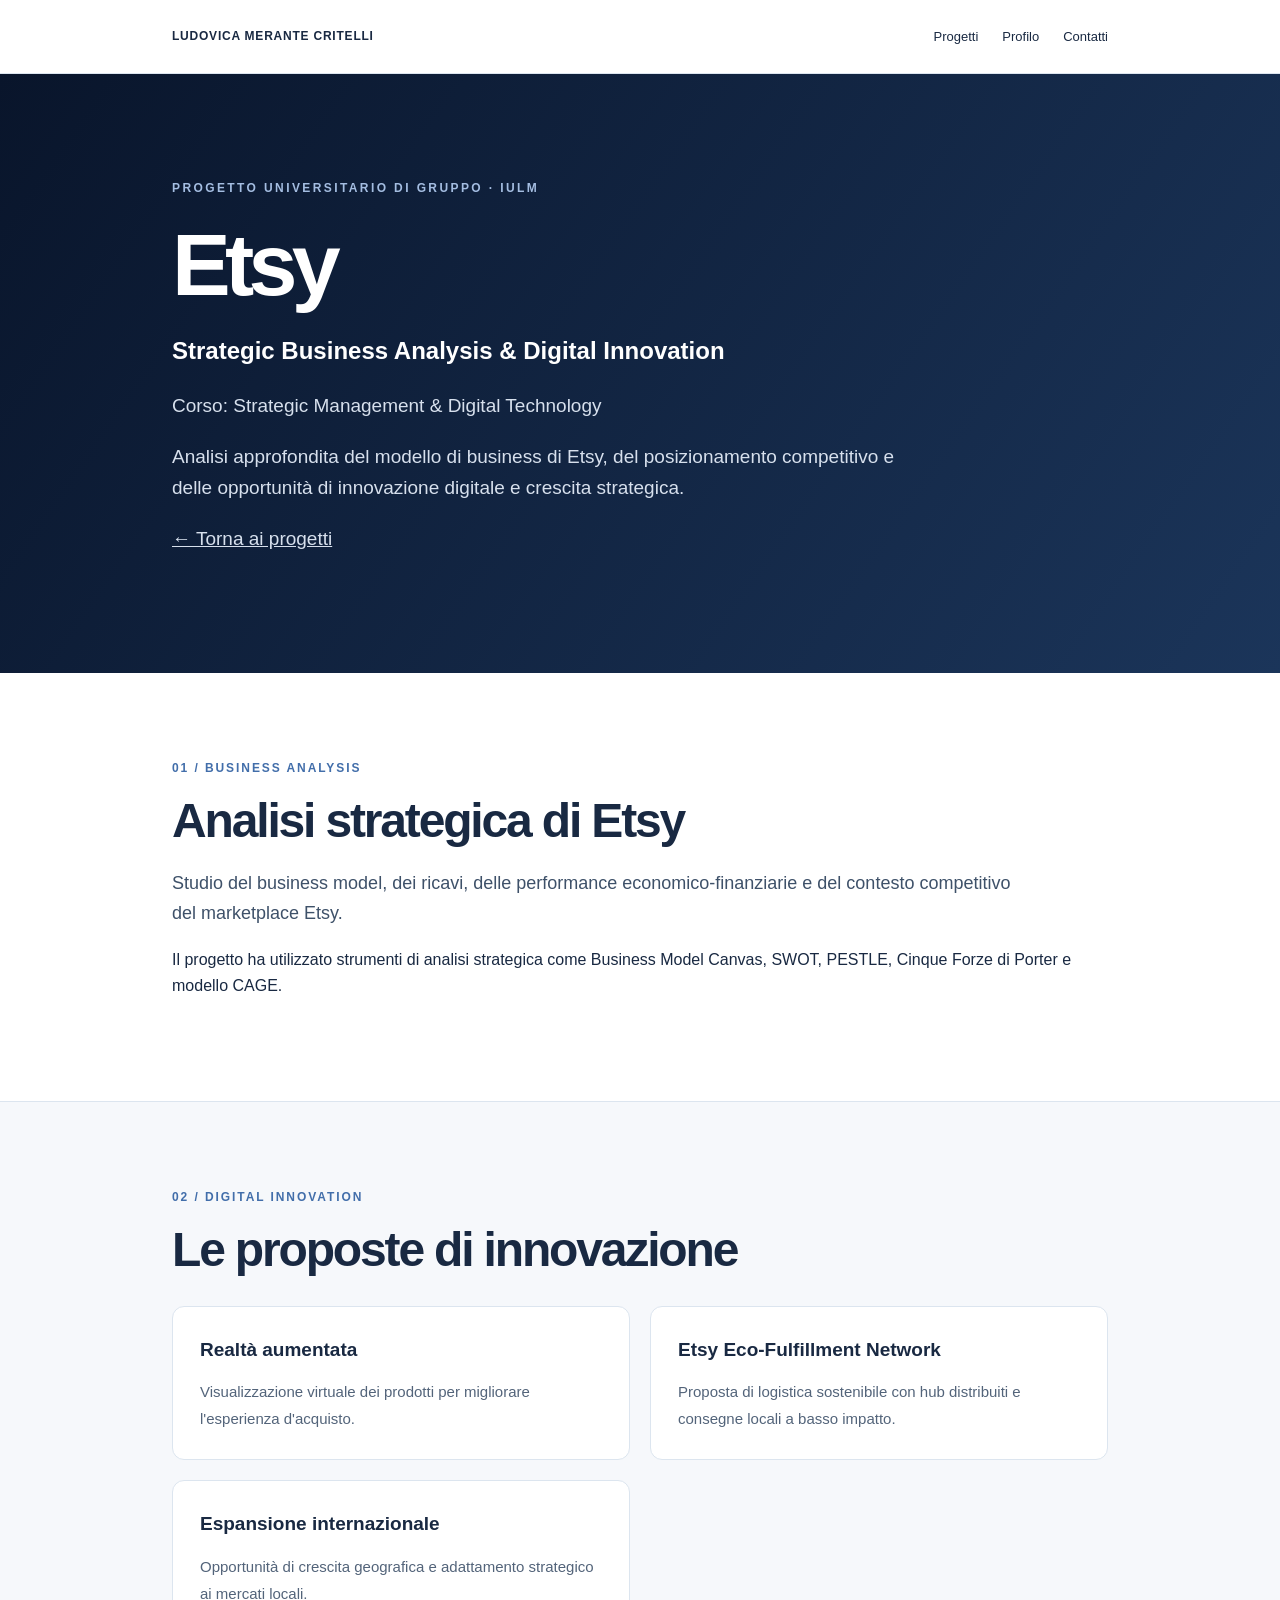
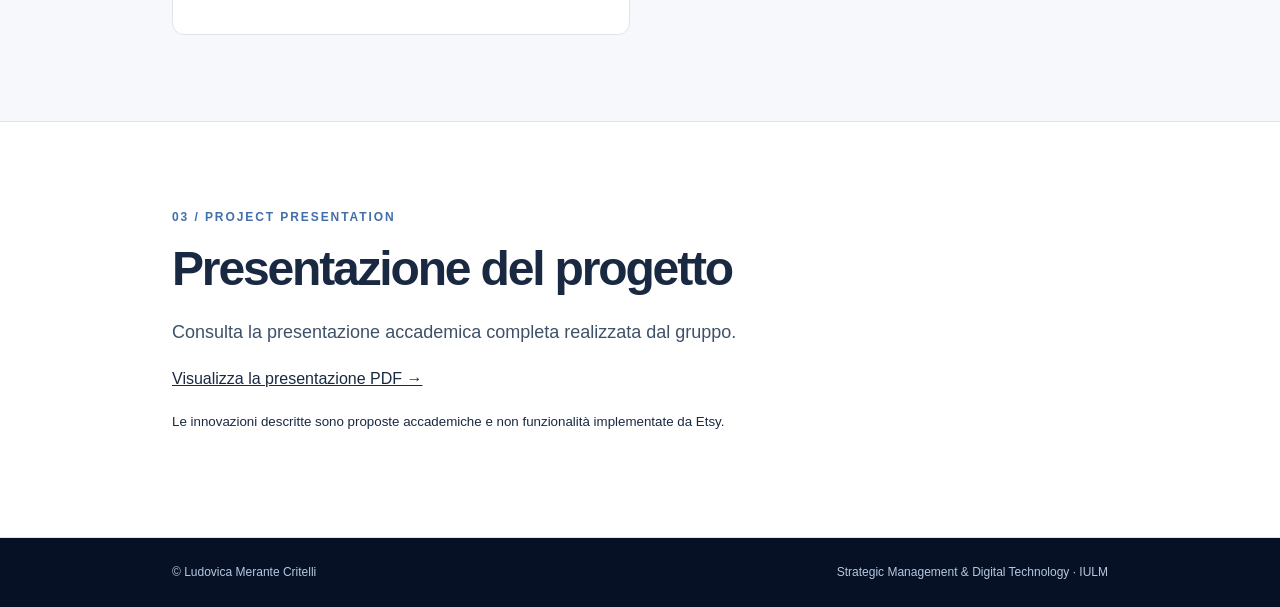
==== projects/etsy/index.html @ 0897411b "Add index.html for Etsy business analysis project This file contains a comprehensive analysis of Ets" ====
<!DOCTYPE html>
<html lang="it">
<head>
  <meta charset="UTF-8">
  <meta name="viewport" content="width=device-width, initial-scale=1">
  <title>Etsy – Strategic Business Analysis | Portfolio</title>
  <link rel="stylesheet" href="../../style.css">
</head>
<body>
  <header>
    <nav class="nav">
      <a class="brand" href="../../index.html">
        LUDOVICA MERANTE CRITELLI
      </a>
      <div class="links">
        <a href="../../index.html#projects">Progetti</a>
        <a href="../../index.html#about">Profilo</a>
        <a href="../../index.html#contact">Contatti</a>
      </div>
    </nav>
  </header>

  <main>
    <section class="hero">
      <div class="wrap">
        <div class="kicker">
          PROGETTO UNIVERSITARIO DI GRUPPO · IULM
        </div>
        <h1>Etsy</h1>
        <h2>Strategic Business Analysis &amp; Digital Innovation</h2>
        <p>Corso: Strategic Management &amp; Digital Technology</p>
        <p>
          Analisi approfondita del modello di business di Etsy,
          del posizionamento competitivo e delle opportunità
          di innovazione digitale e crescita strategica.
        </p>
        <p>
          <a href="../../index.html#projects">
            ← Torna ai progetti
          </a>
        </p>
      </div>
    </section>

    <section class="section">
      <div class="wrap">
        <div class="eyebrow">01 / Business Analysis</div>
        <h2>Analisi strategica di Etsy</h2>
        <p class="lead">
          Studio del business model, dei ricavi, delle performance
          economico-finanziarie e del contesto competitivo
          del marketplace Etsy.
        </p>
        <p>
          Il progetto ha utilizzato strumenti di analisi strategica
          come Business Model Canvas, SWOT, PESTLE,
          Cinque Forze di Porter e modello CAGE.
        </p>
      </div>
    </section>

    <section class="section alt">
      <div class="wrap">
        <div class="eyebrow">02 / Digital Innovation</div>
        <h2>Le proposte di innovazione</h2>
        <div class="skillgrid narrative-skills">
          <div class="skill">
            <h3>Realtà aumentata</h3>
            <p>
              Visualizzazione virtuale dei prodotti per migliorare
              l'esperienza d'acquisto.
            </p>
          </div>
          <div class="skill">
            <h3>Etsy Eco-Fulfillment Network</h3>
            <p>
              Proposta di logistica sostenibile con hub distribuiti
              e consegne locali a basso impatto.
            </p>
          </div>
          <div class="skill">
            <h3>Espansione internazionale</h3>
            <p>
              Opportunità di crescita geografica e adattamento
              strategico ai mercati locali.
            </p>
          </div>
        </div>
      </div>
    </section>

    <section class="section">
      <div class="wrap">
        <div class="eyebrow">03 / Project Presentation</div>
        <h2>Presentazione del progetto</h2>
        <p class="lead">
          Consulta la presentazione accademica completa
          realizzata dal gruppo.
        </p>
        <p>
          <a href="../../documents/etsy-presentation.pdf"
             target="_blank" rel="noopener noreferrer">
            Visualizza la presentazione PDF →
          </a>
        </p>
        <p>
          <small>
            Le innovazioni descritte sono proposte accademiche
            e non funzionalità implementate da Etsy.
          </small>
        </p>
      </div>
    </section>
  </main>

  <footer>
    <div class="wrap foot">
      <span>© Ludovica Merante Critelli</span>
      <span>Strategic Management &amp; Digital Technology · IULM</span>
    </div>
  </footer>
</body>
</html>
---- style.css ----
:root{--navy:#0a1730;--ink:#192942;--muted:#617187;--line:#dce5ef;--paper:#f6f8fb;--blue:#426eaa}*{box-sizing:border-box}html{scroll-behavior:smooth}body{margin:0;font:16px/1.65 Inter,Arial,sans-serif;color:var(--ink)}a{color:inherit}header{position:sticky;top:0;z-index:20;background:#ffffffef;backdrop-filter:blur(15px);border-bottom:1px solid var(--line)}.nav,.wrap{max-width:1130px;margin:auto;padding:0 27px}.nav{display:flex;justify-content:space-between;align-items:center;min-height:73px;gap:16px}.brand{text-decoration:none;font-weight:800;font-size:12px;letter-spacing:.065em}.links{display:flex;align-items:center;gap:24px}.links a{font-size:13px;text-decoration:none}.switch{background:#fff;border:1px solid var(--line);padding:7px 11px;border-radius:8px;cursor:pointer;font-weight:800;color:var(--navy)}.hero{background:linear-gradient(125deg,#09152b,#1b355a);color:white;padding:105px 0 100px}.kicker{font-size:12px;text-transform:uppercase;letter-spacing:.2em;font-weight:800;color:#a4bde1}.hero h1{font-size:clamp(44px,7vw,88px);letter-spacing:-.065em;line-height:1.06;margin:19px 0 18px;max-width:960px}.hero p{max-width:750px;color:#d7e0ed;font-size:19px}.cta{display:inline-block;margin:24px 12px 0 0;padding:12px 21px;border-radius:8px;background:#fff;color:#0b1a35;font-size:13px;font-weight:800;text-decoration:none}.cta.secondary{background:transparent;color:#fff;border:1px solid #91a5c2}.section{padding:86px 0;border-bottom:1px solid var(--line)}.section.alt{background:var(--paper)}.eyebrow{color:var(--blue);font-size:12px;font-weight:800;letter-spacing:.16em;text-transform:uppercase}.section h2{font-size:clamp(31px,4vw,48px);letter-spacing:-.045em;line-height:1.16;margin:14px 0 21px}.lead{max-width:850px;font-size:18px;color:#3e5169}.projectgrid{display:grid;grid-template-columns:repeat(2,minmax(0,1fr));gap:20px;margin-top:35px}.project{border:1px solid var(--line);border-radius:15px;background:#fff;overflow:hidden;display:flex;flex-direction:column}.project.visual{grid-column:span 2;display:grid;grid-template-columns:1.08fr 1fr}.thumb{height:220px;background:linear-gradient(135deg,#102446,#274b7c);display:flex;align-items:center;justify-content:center;color:#c2d7f5;font-weight:800;font-size:42px;letter-spacing:-.05em}.visual .thumb{height:100%;min-height:290px;background:#09152b}.thumb img{width:100%;height:100%;object-fit:contain}.projectcontent{padding:28px;display:flex;flex-direction:column;flex:1}.meta{font-size:11px;font-weight:800;letter-spacing:.1em;text-transform:uppercase;color:var(--blue)}.project h3{font-size:24px;letter-spacing:-.035em;line-height:1.2;margin:12px 0}.project p{font-size:14px;color:#52637a;margin:0 0 20px}.project a{margin-top:auto;font-size:13px;font-weight:800;text-decoration:none;color:#24538c}.tags{display:flex;gap:7px;flex-wrap:wrap;margin:0 0 20px}.tag{border:1px solid var(--line);border-radius:20px;padding:4px 9px;font-size:11px;color:#51647b}.columns{display:grid;grid-template-columns:1fr 1fr;gap:55px}.columns h3{font-size:20px}.columns p{color:#52637a}.skillgrid{display:grid;grid-template-columns:repeat(3,1fr);gap:15px;margin-top:28px}.skill{border:1px solid var(--line);background:white;border-radius:12px;padding:23px}.skill h3{font-size:16px;margin:0 0 10px}.skill p{font-size:13px;color:#53647a;margin:0}.contact{background:#0a1730;color:white}.contact .lead{color:#d2ddeb}.contact a{color:white}footer{background:#071126;color:#b6c8e0;padding:25px 0;font-size:12px}.foot{display:flex;justify-content:space-between;gap:20px;flex-wrap:wrap}@media(max-width:750px){.links{gap:11px}.links a{display:none}.hero{padding:75px 0}.section{padding:60px 0}.projectgrid,.project.visual,.columns,.skillgrid{display:grid;grid-template-columns:1fr}.project.visual{grid-column:span 1}.visual .thumb{height:230px;min-height:0}.project h3{font-size:21px}}

.projectcontent>a+a{margin-top:9px}.thumb img{object-fit:cover}.project.visual .thumb{min-height:290px}.project.visual .thumb img{object-fit:contain}.case-hero{background:linear-gradient(120deg,#0a1730,#24456e);color:white;padding:78px 0}.case-hero h1{font-size:clamp(36px,6vw,70px);line-height:1.08;letter-spacing:-.05em;margin:12px 0}.case-hero p{max-width:760px;color:#d5e1ef;font-size:18px}.case-section{padding:50px 0;border-bottom:1px solid var(--line)}.case-section h2{font-size:28px;letter-spacing:-.03em}.case-section p,.case-section li{max-width:820px;color:#475a72}.case-section li{margin:9px 0}.case-actions{display:flex;gap:12px;flex-wrap:wrap;margin-top:23px}.case-actions a{background:#fff;color:#0a1730;padding:11px 16px;border-radius:8px;text-decoration:none;font-weight:700;font-size:13px}.case-actions a.outline{background:transparent;color:white;border:1px solid #93a9c6}.case-note{background:#f3f7fc;border-left:3px solid #426eaa;padding:17px 20px;border-radius:5px}.case-preview{max-width:400px;width:100%;border-radius:10px;border:1px solid var(--line)}.lang-toggle{background:white;color:#0a1730;border:1px solid #dce5ef;border-radius:8px;padding:8px 13px;font-weight:800;cursor:pointer}.case-nav{display:flex;justify-content:space-between;align-items:center;gap:16px}.case-nav a{text-decoration:none;font-size:13px;font-weight:700}@media(max-width:750px){.case-hero{padding:58px 0}}

/* Indice cliccabile della homepage */
.section-index{display:flex;flex-wrap:wrap;gap:10px;margin-top:35px;max-width:900px}.section-index a{border:1px solid #8299ba;background:#ffffff0d;border-radius:9px;padding:10px 15px;text-decoration:none;color:#f3f7ff;font-size:13px;font-weight:650;transition:background .2s}.section-index a:hover,.section-index a:focus-visible{background:#ffffff26;outline-offset:3px}
@media(max-width:600px){.section-index{display:grid;grid-template-columns:1fr 1fr}.section-index a{font-size:12px;padding:10px}}

/* Link esterno URBANiA, in evidenza */
.showcase-link { display:inline-flex; align-items:center; background:#087f8c; color:#fff !important; padding:12px 19px; border-radius:9px; font-weight:700; text-decoration:none; box-shadow:0 5px 16px rgba(8,127,140,.20); transition:background .2s,transform .2s; }
.showcase-link:hover,.showcase-link:focus-visible {background:#075c68;transform:translateY(-1px);}

/* Revisione 3 */
.project.visual .thumb img{object-fit:cover;width:100%;height:100%;object-position:center}
.case-nav .back-to-portfolio{margin-left:auto;margin-right:14px;color:#23466f;font-weight:750;text-decoration:none}
.case-nav .back-to-portfolio:hover{text-decoration:underline}
.case-actions a.report-primary{background:#087f8c;color:#fff;box-shadow:0 5px 16px rgba(8,127,140,.20)}
.case-actions a.report-primary:hover{background:#075c68}

/* Revisione 4: navigazione laterale */




#projects,#about,#skills,#contact{scroll-margin-top:90px}
.narrative-skills{grid-template-columns:repeat(2,minmax(0,1fr));gap:20px}
.narrative-skills .skill{padding:27px;border-radius:12px;border:1px solid var(--line)}
.narrative-skills .skill h3{font-size:19px;margin-bottom:13px}
.narrative-skills .skill p{font-size:15px;line-height:1.8}
.contact-grid{display:grid;grid-template-columns:1fr 1fr;gap:20px;max-width:740px;margin-top:32px}
.contact-option{border:1px solid #ffffff42;border-radius:14px;padding:28px 20px;display:flex;flex-direction:column;align-items:center;text-align:center;gap:10px}
.contact-option svg{width:48px;height:48px;color:#fff;margin-bottom:4px}
.contact-option strong{font-size:16px}
.contact-option a{font-size:13px;color:#91e6eb;text-underline-offset:4px}
.contact-hint{color:#b4c4d8;font-size:12px;max-width:740px;margin-top:17px}
@media(min-width:1180px) and (max-width:1510px){.wrap,.nav{max-width:990px}}
@media(max-width:1179px){#projects,#about,#skills,#contact{scroll-margin-top:130px}}
@media(max-width:700px){.narrative-skills,.contact-grid{grid-template-columns:1fr}.contact-option{padding:24px}}
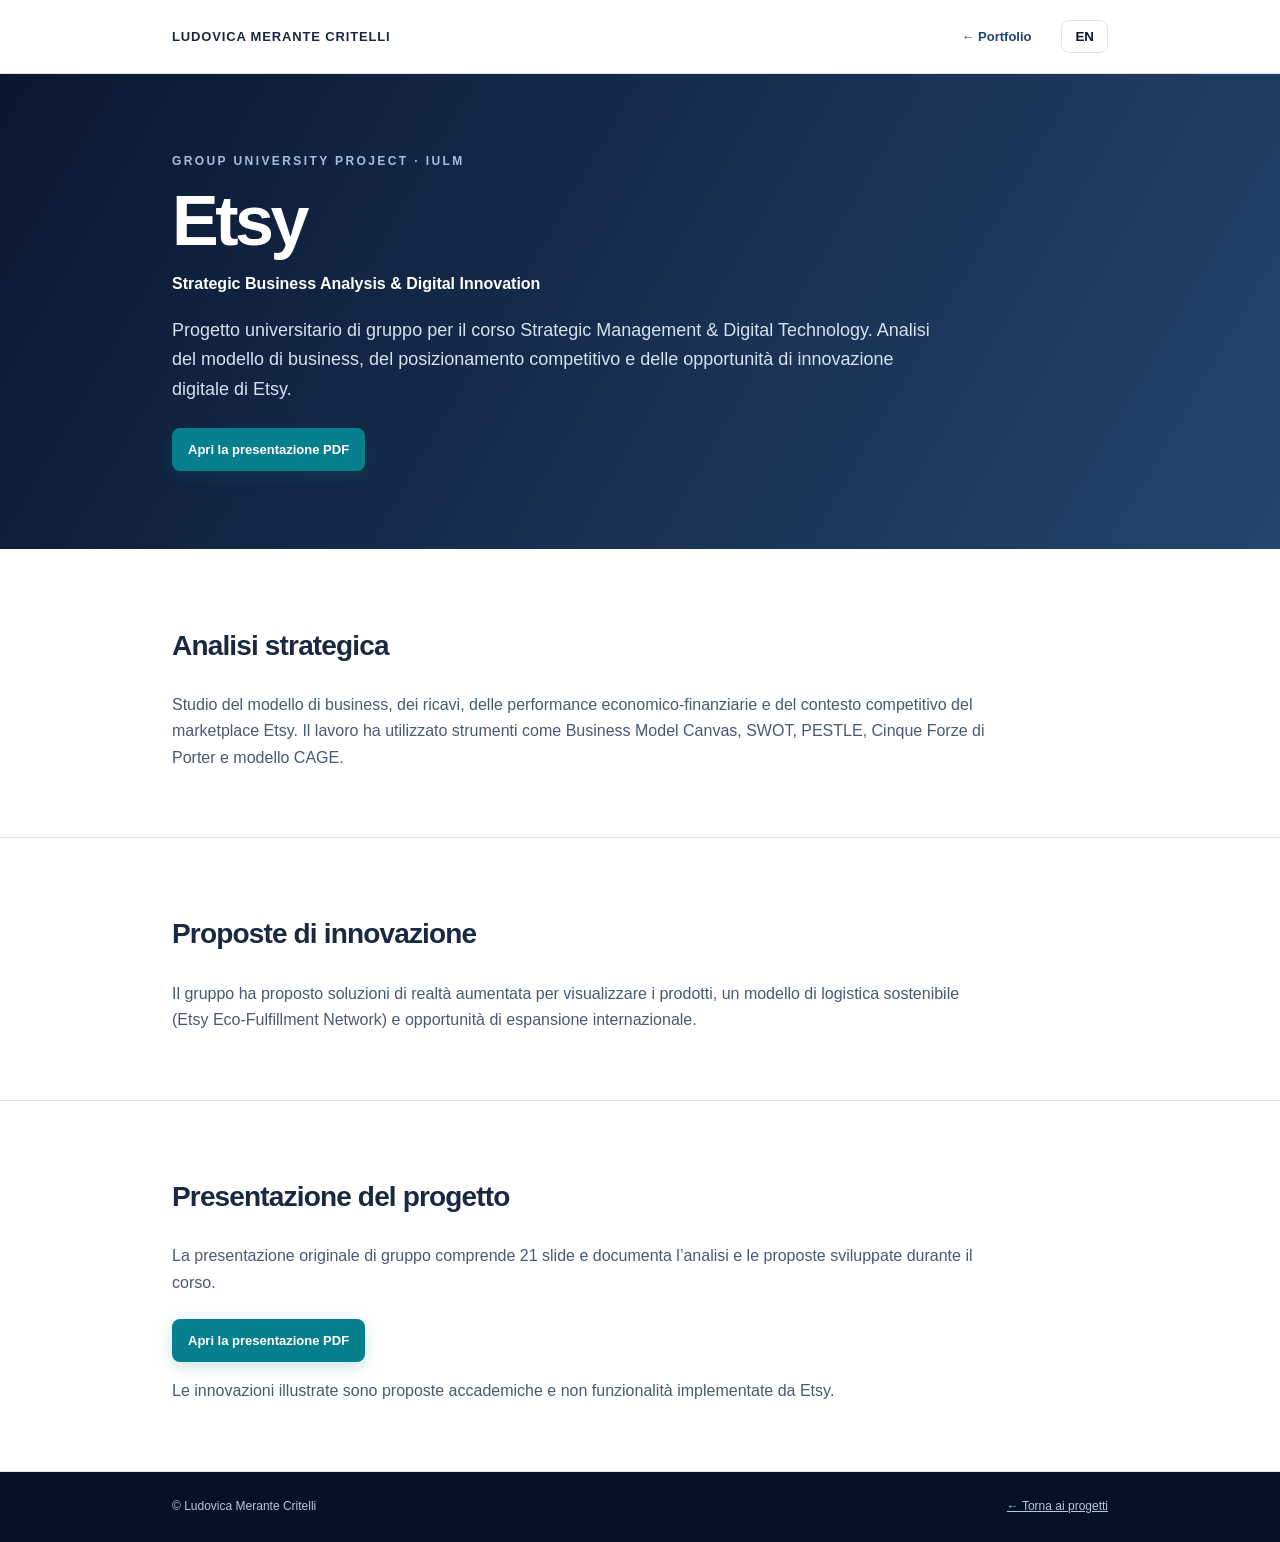
==== commit f95a526a: "Add files via upload" ====
--- a/projects/etsy/index.html
+++ b/projects/etsy/index.html
@@ -1,124 +1,100 @@
-
 <!DOCTYPE html>
 <html lang="it">
-<head>
-  <meta charset="UTF-8">
-  <meta name="viewport" content="width=device-width, initial-scale=1">
-  <title>Etsy – Strategic Business Analysis | Portfolio</title>
-  <link rel="stylesheet" href="../../style.css">
-</head>
-<body>
+ <head>
+  <meta charset="utf-8"/>
+  <meta content="width=device-width,initial-scale=1" name="viewport"/>
+  <title>
+   Etsy — Ludovica Merante Critelli
+  </title>
+  <link href="../../style.css" rel="stylesheet"/>
+ </head>
+ <body>
   <header>
-    <nav class="nav">
-      <a class="brand" href="../../index.html">
-        LUDOVICA MERANTE CRITELLI
+   <div class="nav case-nav">
+    <a class="brand" href="../../index.html#projects">
+     LUDOVICA MERANTE CRITELLI
+    </a>
+    <a class="back-to-portfolio" data-en="← Portfolio" data-it="← Portfolio" href="../../index.html#projects">
+     ← Portfolio
+    </a>
+    <button aria-label="Switch language" class="lang-toggle" id="language">
+     EN
+    </button>
+   </div>
+  </header>
+  <main>
+   <section class="case-hero">
+    <div class="wrap">
+     <div class="kicker">
+      GROUP UNIVERSITY PROJECT · IULM
+     </div>
+     <h1>
+      Etsy
+     </h1>
+     <strong>
+      Strategic Business Analysis &amp; Digital Innovation
+     </strong>
+     <p data-en="Group university project for the Strategic Management &amp; Digital Technology course. Analysis of Etsy’s business model, competitive positioning and digital innovation opportunities." data-it="Progetto universitario di gruppo per il corso Strategic Management &amp; Digital Technology. Analisi del modello di business, del posizionamento competitivo e delle opportunità di innovazione digitale di Etsy.">
+      Progetto universitario di gruppo per il corso Strategic Management &amp; Digital Technology. Analisi del modello di business, del posizionamento competitivo e delle opportunità di innovazione digitale di Etsy.
+     </p>
+     <div class="case-actions">
+      <a class="report-primary" data-en="Open PDF presentation" data-it="Apri la presentazione PDF" href="../../documents/etsy-presentation.pdf" rel="noopener noreferrer" target="_blank">
+       Apri la presentazione PDF
       </a>
-      <div class="links">
-        <a href="../../index.html#projects">Progetti</a>
-        <a href="../../index.html#about">Profilo</a>
-        <a href="../../index.html#contact">Contatti</a>
-      </div>
-    </nav>
-  </header>
-
-  <main>
-    <section class="hero">
-      <div class="wrap">
-        <div class="kicker">
-          PROGETTO UNIVERSITARIO DI GRUPPO · IULM
-        </div>
-        <h1>Etsy</h1>
-        <h2>Strategic Business Analysis &amp; Digital Innovation</h2>
-        <p>Corso: Strategic Management &amp; Digital Technology</p>
-        <p>
-          Analisi approfondita del modello di business di Etsy,
-          del posizionamento competitivo e delle opportunità
-          di innovazione digitale e crescita strategica.
-        </p>
-        <p>
-          <a href="../../index.html#projects">
-            ← Torna ai progetti
-          </a>
-        </p>
-      </div>
-    </section>
-
-    <section class="section">
-      <div class="wrap">
-        <div class="eyebrow">01 / Business Analysis</div>
-        <h2>Analisi strategica di Etsy</h2>
-        <p class="lead">
-          Studio del business model, dei ricavi, delle performance
-          economico-finanziarie e del contesto competitivo
-          del marketplace Etsy.
-        </p>
-        <p>
-          Il progetto ha utilizzato strumenti di analisi strategica
-          come Business Model Canvas, SWOT, PESTLE,
-          Cinque Forze di Porter e modello CAGE.
-        </p>
-      </div>
-    </section>
-
-    <section class="section alt">
-      <div class="wrap">
-        <div class="eyebrow">02 / Digital Innovation</div>
-        <h2>Le proposte di innovazione</h2>
-        <div class="skillgrid narrative-skills">
-          <div class="skill">
-            <h3>Realtà aumentata</h3>
-            <p>
-              Visualizzazione virtuale dei prodotti per migliorare
-              l'esperienza d'acquisto.
-            </p>
-          </div>
-          <div class="skill">
-            <h3>Etsy Eco-Fulfillment Network</h3>
-            <p>
-              Proposta di logistica sostenibile con hub distribuiti
-              e consegne locali a basso impatto.
-            </p>
-          </div>
-          <div class="skill">
-            <h3>Espansione internazionale</h3>
-            <p>
-              Opportunità di crescita geografica e adattamento
-              strategico ai mercati locali.
-            </p>
-          </div>
-        </div>
-      </div>
-    </section>
-
-    <section class="section">
-      <div class="wrap">
-        <div class="eyebrow">03 / Project Presentation</div>
-        <h2>Presentazione del progetto</h2>
-        <p class="lead">
-          Consulta la presentazione accademica completa
-          realizzata dal gruppo.
-        </p>
-        <p>
-          <a href="../../documents/etsy-presentation.pdf"
-             target="_blank" rel="noopener noreferrer">
-            Visualizza la presentazione PDF →
-          </a>
-        </p>
-        <p>
-          <small>
-            Le innovazioni descritte sono proposte accademiche
-            e non funzionalità implementate da Etsy.
-          </small>
-        </p>
-      </div>
-    </section>
+     </div>
+    </div>
+   </section>
+   <section class="case-section">
+    <div class="wrap">
+     <h2 data-en="Strategic analysis" data-it="Analisi strategica">
+      Analisi strategica
+     </h2>
+     <p data-en="Study of Etsy’s business model, revenue streams, financial performance and competitive landscape. The analysis used frameworks including Business Model Canvas, SWOT, PESTLE, Porter’s Five Forces and the CAGE framework." data-it="Studio del modello di business, dei ricavi, delle performance economico-finanziarie e del contesto competitivo del marketplace Etsy. Il lavoro ha utilizzato strumenti come Business Model Canvas, SWOT, PESTLE, Cinque Forze di Porter e modello CAGE.">
+      Studio del modello di business, dei ricavi, delle performance economico-finanziarie e del contesto competitivo del marketplace Etsy. Il lavoro ha utilizzato strumenti come Business Model Canvas, SWOT, PESTLE, Cinque Forze di Porter e modello CAGE.
+     </p>
+    </div>
+   </section>
+   <section class="case-section">
+    <div class="wrap">
+     <h2 data-en="Innovation proposals" data-it="Proposte di innovazione">
+      Proposte di innovazione
+     </h2>
+     <p data-en="The group proposed augmented-reality product visualization, a sustainable logistics model (Etsy Eco-Fulfillment Network), and international expansion opportunities." data-it="Il gruppo ha proposto soluzioni di realtà aumentata per visualizzare i prodotti, un modello di logistica sostenibile (Etsy Eco-Fulfillment Network) e opportunità di espansione internazionale.">
+      Il gruppo ha proposto soluzioni di realtà aumentata per visualizzare i prodotti, un modello di logistica sostenibile (Etsy Eco-Fulfillment Network) e opportunità di espansione internazionale.
+     </p>
+    </div>
+   </section>
+   <section class="case-section">
+    <div class="wrap">
+     <h2 data-en="Project presentation" data-it="Presentazione del progetto">
+      Presentazione del progetto
+     </h2>
+     <p data-en="The original 21-slide group presentation documents the analysis and proposals developed during the course." data-it="La presentazione originale di gruppo comprende 21 slide e documenta l’analisi e le proposte sviluppate durante il corso.">
+      La presentazione originale di gruppo comprende 21 slide e documenta l’analisi e le proposte sviluppate durante il corso.
+     </p>
+     <div class="case-actions">
+      <a class="report-primary" data-en="Open PDF presentation" data-it="Apri la presentazione PDF" href="../../documents/etsy-presentation.pdf" rel="noopener noreferrer" target="_blank">
+       Apri la presentazione PDF
+      </a>
+     </div>
+     <p data-en="The innovations described are academic proposals, not features implemented by Etsy." data-it="Le innovazioni illustrate sono proposte accademiche e non funzionalità implementate da Etsy.">
+      Le innovazioni illustrate sono proposte accademiche e non funzionalità implementate da Etsy.
+     </p>
+    </div>
+   </section>
   </main>
-
   <footer>
-    <div class="wrap foot">
-      <span>© Ludovica Merante Critelli</span>
-      <span>Strategic Management &amp; Digital Technology · IULM</span>
-    </div>
+   <div class="wrap foot">
+    <span>
+     © Ludovica Merante Critelli
+    </span>
+    <a data-en="← Back to projects" data-it="← Torna ai progetti" href="../../index.html#projects">
+     ← Torna ai progetti
+    </a>
+   </div>
   </footer>
-</body>
+  <script>
+   let lang='it';document.getElementById('language').onclick=()=>{lang=lang==='it'?'en':'it';document.documentElement.lang=lang;document.querySelectorAll('[data-it][data-en]').forEach(e=>e.textContent=e.getAttribute('data-'+lang));document.getElementById('language').textContent=lang==='it'?'EN':'IT';};
+  </script>
+ </body>
 </html>
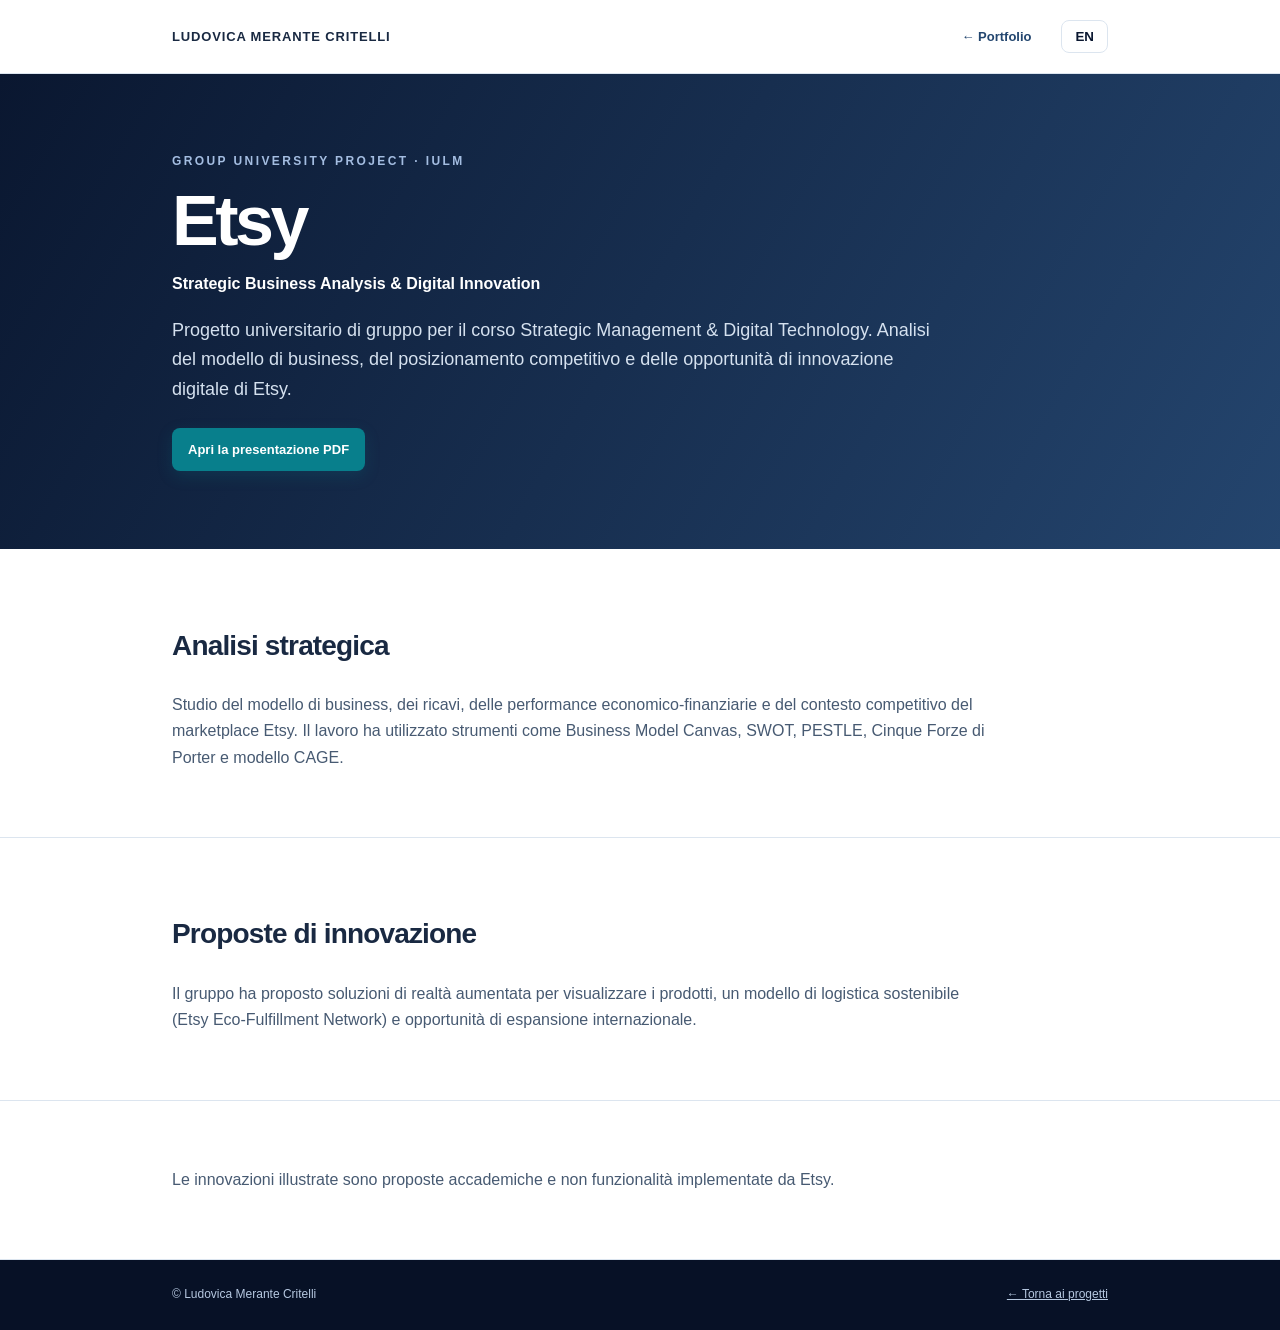
==== commit 919b9f4c: "Add files via upload" ====
--- a/projects/etsy/index.html
+++ b/projects/etsy/index.html
@@ -1,100 +1,93 @@
 <!DOCTYPE html>
+
 <html lang="it">
- <head>
-  <meta charset="utf-8"/>
-  <meta content="width=device-width,initial-scale=1" name="viewport"/>
-  <title>
+<head>
+<meta charset="utf-8"/>
+<meta content="width=device-width,initial-scale=1" name="viewport"/>
+<title>
    Etsy — Ludovica Merante Critelli
   </title>
-  <link href="../../style.css" rel="stylesheet"/>
- </head>
- <body>
-  <header>
-   <div class="nav case-nav">
-    <a class="brand" href="../../index.html#projects">
+<link href="../../style.css" rel="stylesheet"/>
+</head>
+<body>
+<header>
+<div class="nav case-nav">
+<a class="brand" href="../../index.html#projects">
      LUDOVICA MERANTE CRITELLI
     </a>
-    <a class="back-to-portfolio" data-en="← Portfolio" data-it="← Portfolio" href="../../index.html#projects">
+<a class="back-to-portfolio" data-en="← Portfolio" data-it="← Portfolio" href="../../index.html#projects">
      ← Portfolio
     </a>
-    <button aria-label="Switch language" class="lang-toggle" id="language">
+<button aria-label="Switch language" class="lang-toggle" id="language">
      EN
     </button>
-   </div>
-  </header>
-  <main>
-   <section class="case-hero">
-    <div class="wrap">
-     <div class="kicker">
+</div>
+</header>
+<main>
+<section class="case-hero">
+<div class="wrap">
+<div class="kicker">
       GROUP UNIVERSITY PROJECT · IULM
      </div>
-     <h1>
+<h1>
       Etsy
      </h1>
-     <strong>
+<strong>
       Strategic Business Analysis &amp; Digital Innovation
      </strong>
-     <p data-en="Group university project for the Strategic Management &amp; Digital Technology course. Analysis of Etsy’s business model, competitive positioning and digital innovation opportunities." data-it="Progetto universitario di gruppo per il corso Strategic Management &amp; Digital Technology. Analisi del modello di business, del posizionamento competitivo e delle opportunità di innovazione digitale di Etsy.">
+<p data-en="Group university project for the Strategic Management &amp; Digital Technology course. Analysis of Etsy’s business model, competitive positioning and digital innovation opportunities." data-it="Progetto universitario di gruppo per il corso Strategic Management &amp; Digital Technology. Analisi del modello di business, del posizionamento competitivo e delle opportunità di innovazione digitale di Etsy.">
       Progetto universitario di gruppo per il corso Strategic Management &amp; Digital Technology. Analisi del modello di business, del posizionamento competitivo e delle opportunità di innovazione digitale di Etsy.
      </p>
-     <div class="case-actions">
-      <a class="report-primary" data-en="Open PDF presentation" data-it="Apri la presentazione PDF" href="../../documents/etsy-presentation.pdf" rel="noopener noreferrer" target="_blank">
+<div class="case-actions">
+<a class="report-primary" data-en="Open PDF presentation" data-it="Apri la presentazione PDF" href="../../documents/etsy-presentation.pdf" rel="noopener noreferrer" target="_blank">
        Apri la presentazione PDF
       </a>
-     </div>
-    </div>
-   </section>
-   <section class="case-section">
-    <div class="wrap">
-     <h2 data-en="Strategic analysis" data-it="Analisi strategica">
+</div>
+</div>
+</section>
+<section class="case-section">
+<div class="wrap">
+<h2 data-en="Strategic analysis" data-it="Analisi strategica">
       Analisi strategica
      </h2>
-     <p data-en="Study of Etsy’s business model, revenue streams, financial performance and competitive landscape. The analysis used frameworks including Business Model Canvas, SWOT, PESTLE, Porter’s Five Forces and the CAGE framework." data-it="Studio del modello di business, dei ricavi, delle performance economico-finanziarie e del contesto competitivo del marketplace Etsy. Il lavoro ha utilizzato strumenti come Business Model Canvas, SWOT, PESTLE, Cinque Forze di Porter e modello CAGE.">
+<p data-en="Study of Etsy’s business model, revenue streams, financial performance and competitive landscape. The analysis used frameworks including Business Model Canvas, SWOT, PESTLE, Porter’s Five Forces and the CAGE framework." data-it="Studio del modello di business, dei ricavi, delle performance economico-finanziarie e del contesto competitivo del marketplace Etsy. Il lavoro ha utilizzato strumenti come Business Model Canvas, SWOT, PESTLE, Cinque Forze di Porter e modello CAGE.">
       Studio del modello di business, dei ricavi, delle performance economico-finanziarie e del contesto competitivo del marketplace Etsy. Il lavoro ha utilizzato strumenti come Business Model Canvas, SWOT, PESTLE, Cinque Forze di Porter e modello CAGE.
      </p>
-    </div>
-   </section>
-   <section class="case-section">
-    <div class="wrap">
-     <h2 data-en="Innovation proposals" data-it="Proposte di innovazione">
+</div>
+</section>
+<section class="case-section">
+<div class="wrap">
+<h2 data-en="Innovation proposals" data-it="Proposte di innovazione">
       Proposte di innovazione
      </h2>
-     <p data-en="The group proposed augmented-reality product visualization, a sustainable logistics model (Etsy Eco-Fulfillment Network), and international expansion opportunities." data-it="Il gruppo ha proposto soluzioni di realtà aumentata per visualizzare i prodotti, un modello di logistica sostenibile (Etsy Eco-Fulfillment Network) e opportunità di espansione internazionale.">
+<p data-en="The group proposed augmented-reality product visualization, a sustainable logistics model (Etsy Eco-Fulfillment Network), and international expansion opportunities." data-it="Il gruppo ha proposto soluzioni di realtà aumentata per visualizzare i prodotti, un modello di logistica sostenibile (Etsy Eco-Fulfillment Network) e opportunità di espansione internazionale.">
       Il gruppo ha proposto soluzioni di realtà aumentata per visualizzare i prodotti, un modello di logistica sostenibile (Etsy Eco-Fulfillment Network) e opportunità di espansione internazionale.
      </p>
-    </div>
-   </section>
-   <section class="case-section">
-    <div class="wrap">
-     <h2 data-en="Project presentation" data-it="Presentazione del progetto">
-      Presentazione del progetto
-     </h2>
-     <p data-en="The original 21-slide group presentation documents the analysis and proposals developed during the course." data-it="La presentazione originale di gruppo comprende 21 slide e documenta l’analisi e le proposte sviluppate durante il corso.">
-      La presentazione originale di gruppo comprende 21 slide e documenta l’analisi e le proposte sviluppate durante il corso.
-     </p>
-     <div class="case-actions">
-      <a class="report-primary" data-en="Open PDF presentation" data-it="Apri la presentazione PDF" href="../../documents/etsy-presentation.pdf" rel="noopener noreferrer" target="_blank">
-       Apri la presentazione PDF
-      </a>
-     </div>
-     <p data-en="The innovations described are academic proposals, not features implemented by Etsy." data-it="Le innovazioni illustrate sono proposte accademiche e non funzionalità implementate da Etsy.">
+</div>
+</section>
+<section class="case-section">
+<div class="wrap">
+
+
+
+<p data-en="The innovations described are academic proposals, not features implemented by Etsy." data-it="Le innovazioni illustrate sono proposte accademiche e non funzionalità implementate da Etsy.">
       Le innovazioni illustrate sono proposte accademiche e non funzionalità implementate da Etsy.
      </p>
-    </div>
-   </section>
-  </main>
-  <footer>
-   <div class="wrap foot">
-    <span>
+</div>
+</section>
+</main>
+<footer>
+<div class="wrap foot">
+<span>
      © Ludovica Merante Critelli
     </span>
-    <a data-en="← Back to projects" data-it="← Torna ai progetti" href="../../index.html#projects">
+<a data-en="← Back to projects" data-it="← Torna ai progetti" href="../../index.html#projects">
      ← Torna ai progetti
     </a>
-   </div>
-  </footer>
-  <script>
+</div>
+</footer>
+<script>
    let lang='it';document.getElementById('language').onclick=()=>{lang=lang==='it'?'en':'it';document.documentElement.lang=lang;document.querySelectorAll('[data-it][data-en]').forEach(e=>e.textContent=e.getAttribute('data-'+lang));document.getElementById('language').textContent=lang==='it'?'EN':'IT';};
   </script>
- </body>
+</body>
 </html>
